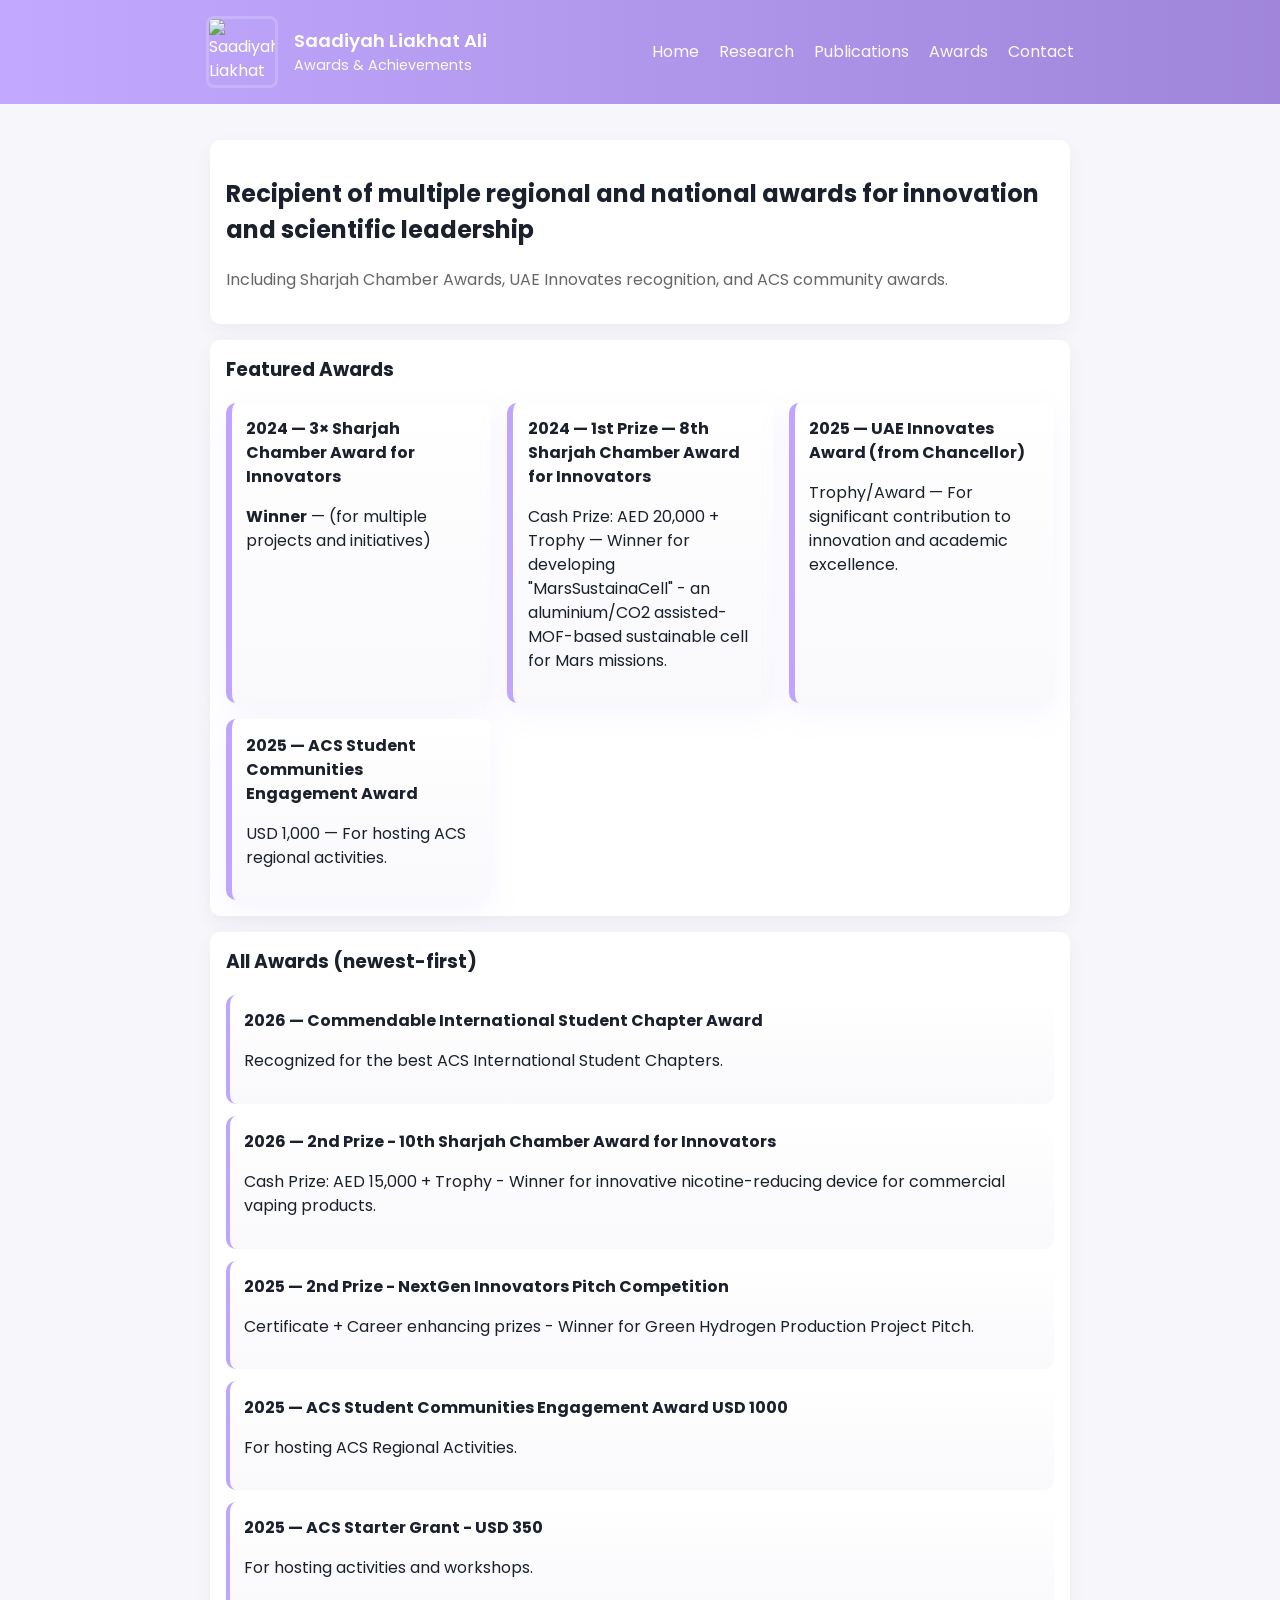
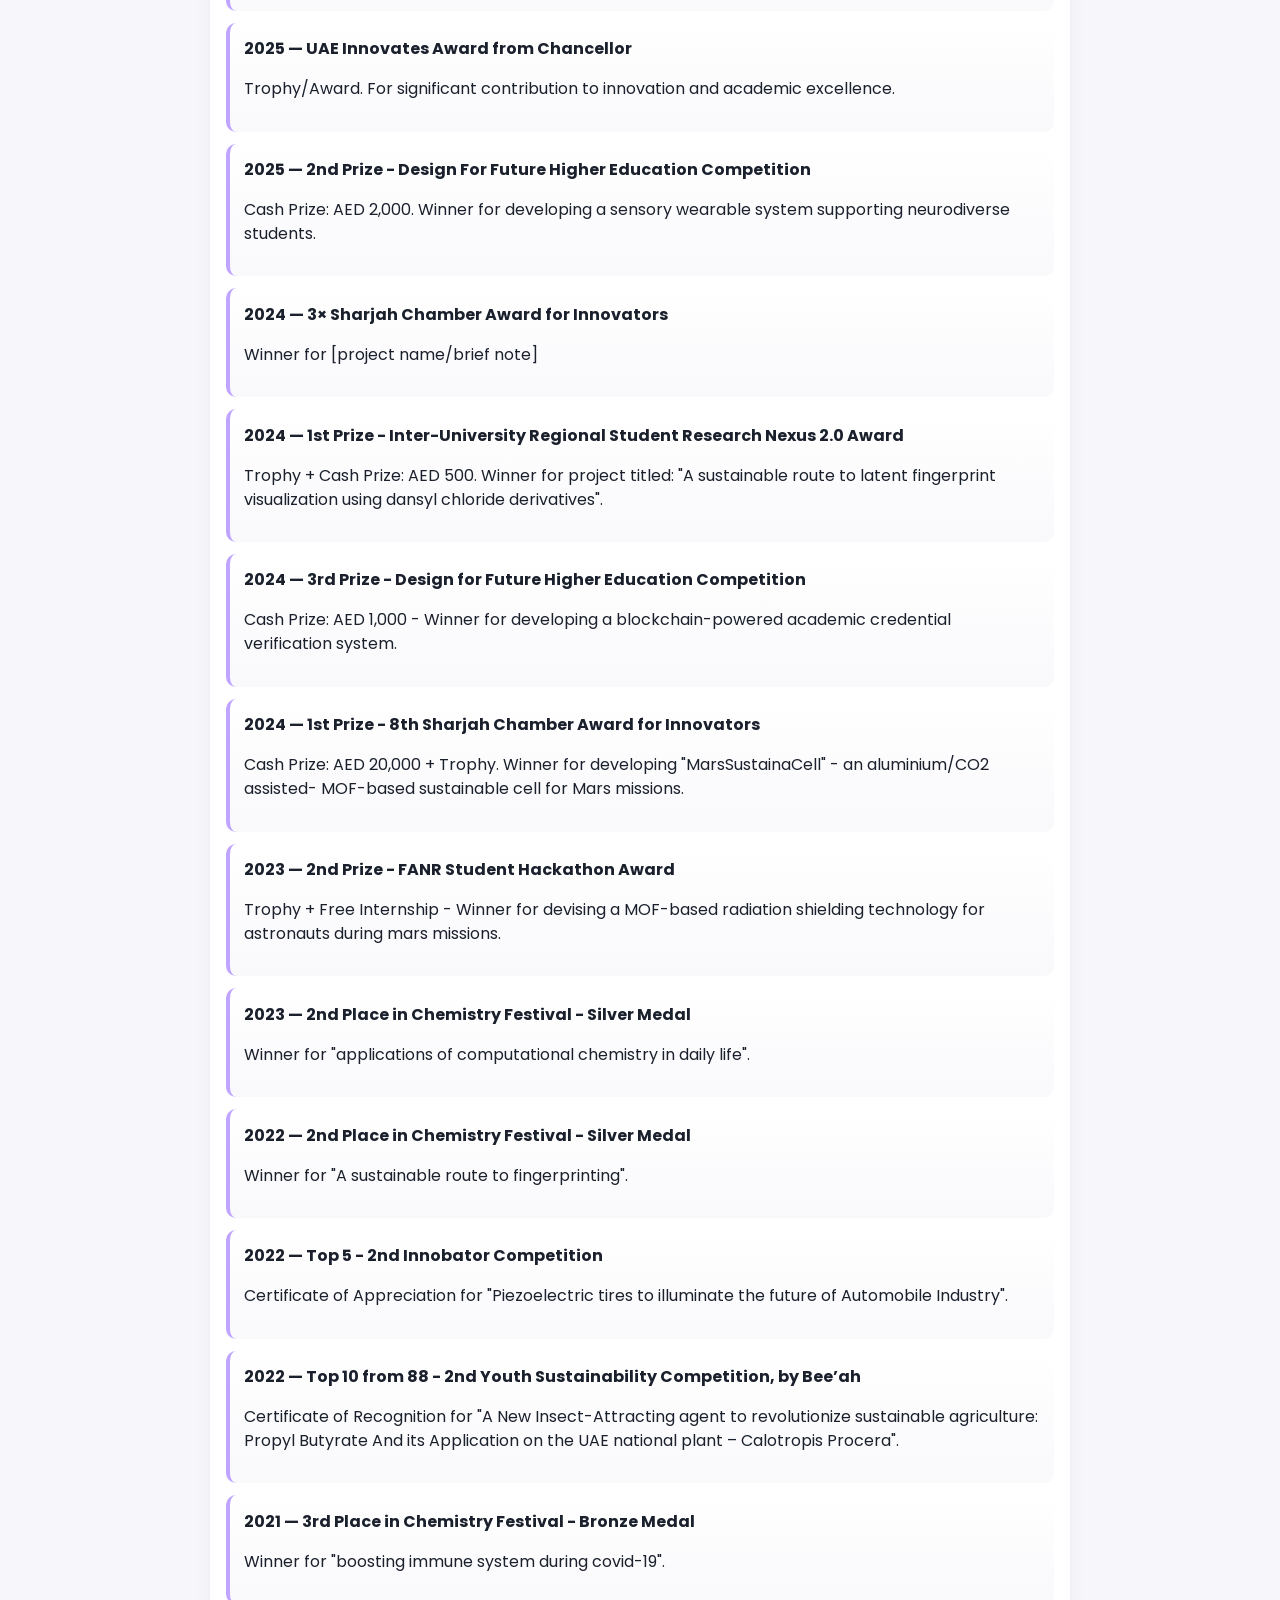
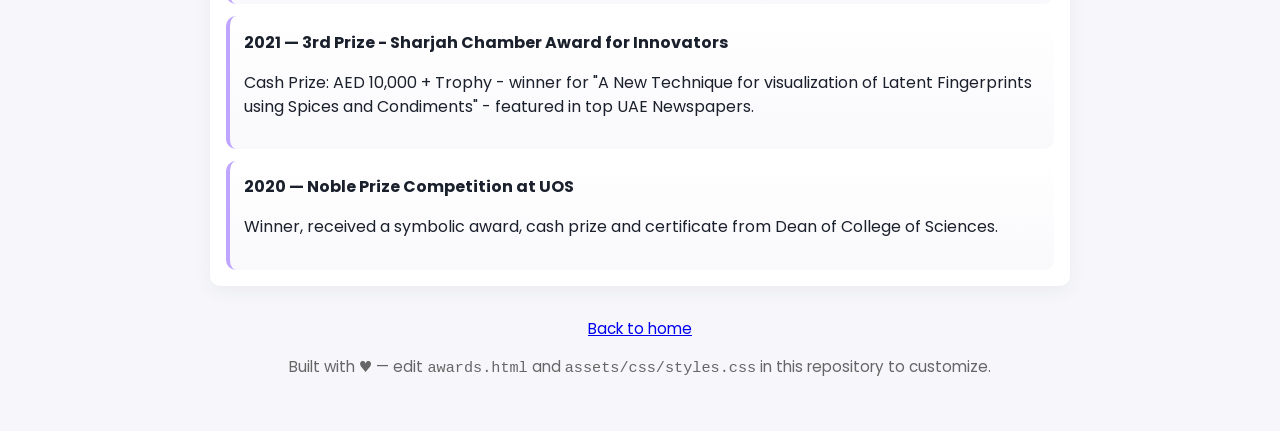
==== awards.html @ bcf5599c "Add awards page (awards.html), featured awards subsection, featured publication section on homepage," ====
<!doctype html>
<html lang="en">
<head>
  <meta charset="utf-8" />
  <meta name="viewport" content="width=device-width, initial-scale=1" />
  <title>Awards & Achievements — Saadiyah Liakhat Ali</title>
  <link href="https://fonts.googleapis.com/css2?family=Poppins:wght@300;400;600;700&display=swap" rel="stylesheet">
  <link rel="stylesheet" href="/assets/css/styles.css">
</head>
<body>
  <header class="site-header">
    <div class="container header-inner">
      <div class="brand">
        <img src="/assets/images/saadiyah.jpg" alt="Saadiyah Liakhat Ali" class="avatar" />
        <div>
          <h1 class="site-title">Saadiyah Liakhat Ali</h1>
          <p class="subtitle">Awards & Achievements</p>
        </div>
      </div>

      <nav class="nav">
        <a href="/index.html">Home</a>
        <a href="/index.html#research">Research</a>
        <a href="/index.html#publications">Publications</a>
        <a href="/awards.html">Awards</a>
        <a href="/index.html#contact">Contact</a>
      </nav>
    </div>
  </header>

  <main class="container">
    <section class="card">
      <h2>Recipient of multiple regional and national awards for innovation and scientific leadership</h2>
      <p class="muted">Including Sharjah Chamber Awards, UAE Innovates recognition, and ACS community awards.</p>
    </section>

    <section class="card">
      <h3>Featured Awards</h3>
      <div class="awards-grid">
        <article class="award-card featured">
          <h4>2024 — 3× Sharjah Chamber Award for Innovators</h4>
          <p><strong>Winner</strong> — (for multiple projects and initiatives)</p>
        </article>

        <article class="award-card featured">
          <h4>2024 — 1st Prize — 8th Sharjah Chamber Award for Innovators</h4>
          <p>Cash Prize: AED 20,000 + Trophy — Winner for developing "MarsSustainaCell" - an aluminium/CO2 assisted- MOF-based sustainable cell for Mars missions.</p>
        </article>

        <article class="award-card featured">
          <h4>2025 — UAE Innovates Award (from Chancellor)</h4>
          <p>Trophy/Award — For significant contribution to innovation and academic excellence.</p>
        </article>

        <article class="award-card featured">
          <h4>2025 — ACS Student Communities Engagement Award</h4>
          <p>USD 1,000 — For hosting ACS regional activities.</p>
        </article>
      </div>
    </section>

    <section class="card">
      <h3>All Awards (newest-first)</h3>

      <div class="awards-list">
        <article class="award-card">
          <h4>2026 — Commendable International Student Chapter Award</h4>
          <p>Recognized for the best ACS International Student Chapters.</p>
        </article>

        <article class="award-card">
          <h4>2026 — 2nd Prize - 10th Sharjah Chamber Award for Innovators</h4>
          <p>Cash Prize: AED 15,000 + Trophy - Winner for innovative nicotine-reducing device for commercial vaping products.</p>
        </article>

        <article class="award-card">
          <h4>2025 — 2nd Prize - NextGen Innovators Pitch Competition</h4>
          <p>Certificate + Career enhancing prizes - Winner for Green Hydrogen Production Project Pitch.</p>
        </article>

        <article class="award-card">
          <h4>2025 — ACS Student Communities Engagement Award USD 1000</h4>
          <p>For hosting ACS Regional Activities.</p>
        </article>

        <article class="award-card">
          <h4>2025 — ACS Starter Grant - USD 350</h4>
          <p>For hosting activities and workshops.</p>
        </article>

        <article class="award-card">
          <h4>2025 — UAE Innovates Award from Chancellor</h4>
          <p>Trophy/Award. For significant contribution to innovation and academic excellence.</p>
        </article>

        <article class="award-card">
          <h4>2025 — 2nd Prize - Design For Future Higher Education Competition</h4>
          <p>Cash Prize: AED 2,000. Winner for developing a sensory wearable system supporting neurodiverse students.</p>
        </article>

        <article class="award-card">
          <h4>2024 — 3× Sharjah Chamber Award for Innovators</h4>
          <p>Winner for [project name/brief note]</p>
        </article>

        <article class="award-card">
          <h4>2024 — 1st Prize - Inter-University Regional Student Research Nexus 2.0 Award</h4>
          <p>Trophy + Cash Prize: AED 500. Winner for project titled: "A sustainable route to latent fingerprint visualization using dansyl chloride derivatives".</p>
        </article>

        <article class="award-card">
          <h4>2024 — 3rd Prize - Design for Future Higher Education Competition</h4>
          <p>Cash Prize: AED 1,000 - Winner for developing a blockchain-powered academic credential verification system.</p>
        </article>

        <article class="award-card">
          <h4>2024 — 1st Prize - 8th Sharjah Chamber Award for Innovators</h4>
          <p>Cash Prize: AED 20,000 + Trophy. Winner for developing "MarsSustainaCell" - an aluminium/CO2 assisted- MOF-based sustainable cell for Mars missions.</p>
        </article>

        <article class="award-card">
          <h4>2023 — 2nd Prize - FANR Student Hackathon Award</h4>
          <p>Trophy + Free Internship - Winner for devising a MOF-based radiation shielding technology for astronauts during mars missions.</p>
        </article>

        <article class="award-card">
          <h4>2023 — 2nd Place in Chemistry Festival - Silver Medal</h4>
          <p>Winner for "applications of computational chemistry in daily life".</p>
        </article>

        <article class="award-card">
          <h4>2022 — 2nd Place in Chemistry Festival - Silver Medal</h4>
          <p>Winner for "A sustainable route to fingerprinting".</p>
        </article>

        <article class="award-card">
          <h4>2022 — Top 5 - 2nd Innobator Competition</h4>
          <p>Certificate of Appreciation for "Piezoelectric tires to illuminate the future of Automobile Industry".</p>
        </article>

        <article class="award-card">
          <h4>2022 — Top 10 from 88 - 2nd Youth Sustainability Competition, by Bee’ah</h4>
          <p>Certificate of Recognition for "A New Insect-Attracting agent to revolutionize sustainable agriculture: Propyl Butyrate And its Application on the UAE national plant – Calotropis Procera".</p>
        </article>

        <article class="award-card">
          <h4>2021 — 3rd Place in Chemistry Festival - Bronze Medal</h4>
          <p>Winner for "boosting immune system during covid-19".</p>
        </article>

        <article class="award-card">
          <h4>2021 — 3rd Prize - Sharjah Chamber Award for Innovators</h4>
          <p>Cash Prize: AED 10,000 + Trophy - winner for "A New Technique for visualization of Latent Fingerprints using Spices and Condiments" - featured in top UAE Newspapers.</p>
        </article>

        <article class="award-card">
          <h4>2020 — Noble Prize Competition at UOS</h4>
          <p>Winner, received a symbolic award, cash prize and certificate from Dean of College of Sciences.</p>
        </article>

      </div>
    </section>

    <footer class="site-footer">
      <p><a href="/index.html">Back to home</a></p>
      <p>Built with ♥ — edit <code>awards.html</code> and <code>assets/css/styles.css</code> in this repository to customize.</p>
    </footer>
  </main>
</body>
</html>
---- assets/css/styles.css ----
/* Simple responsive styles for the portfolio (updated: purple accent, Google font) */
:root{
  --bg:#f7f7fb;
  --card:#ffffff;
  --accent:#BFA5FF; /* light purple */
  --text:#1a202c;
}
*{box-sizing:border-box}
body{font-family:'Poppins',system-ui,-apple-system,Segoe UI,Roboto,'Helvetica Neue',Arial;line-height:1.5;color:var(--text);background:var(--bg);margin:0}
.container{max-width:900px;margin:0 auto;padding:1.25rem}
.site-header{background:linear-gradient(90deg, rgba(191,165,255,0.95), rgba(155,127,216,0.95));color:#fff}
.site-header .container{display:flex;align-items:center;justify-content:space-between;padding:1rem}
.header-inner{display:flex;align-items:center;justify-content:space-between}
.brand{display:flex;align-items:center;gap:1rem}
.avatar{width:72px;height:72px;border-radius:8px;object-fit:cover;border:3px solid rgba(255,255,255,0.18)}
.site-title{margin:0;font-size:1.15rem;font-weight:600}
.subtitle{margin:0;font-size:.9rem;opacity:0.95}
.nav a{color:rgba(255,255,255,0.95);margin-left:1rem;text-decoration:none}
.hero{padding:2.25rem 0}
.hero h2{margin:0 0 .5rem;font-size:1.5rem}
.lead{color:#2d3748;opacity:0.9}
.card{background:var(--card);padding:1rem;border-radius:10px;margin:1rem 0;box-shadow:0 6px 18px rgba(36,47,60,0.06)}
.card h3{margin-top:0}
.site-footer{text-align:center;color:#666;margin:2rem 0;font-size:.95rem}
.contact-card .social-icons{display:flex;gap:0.75rem;margin-top:0.5rem}
.contact-card a{display:inline-flex;align-items:center;justify-content:center;width:40px;height:40px;background:var(--card);border-radius:8px;color:var(--accent);text-decoration:none;box-shadow:0 6px 18px rgba(36,47,60,0.06)}
.contact-card a svg{display:block}

/* Awards page styles */
.award-summary{font-weight:600;margin-bottom:0.75rem}
.awards-grid{display:grid;grid-template-columns:repeat(auto-fit,minmax(220px,1fr));gap:1rem}
.awards-list{display:flex;flex-direction:column;gap:0.75rem}
.award-card{background:linear-gradient(180deg,rgba(255,255,255,1),rgba(249,249,252,1));padding:0.9rem;border-radius:10px;border-left:4px solid var(--accent)}
.award-card h4{margin:0 0 0.35rem 0;font-size:1rem}
.award-card.featured{border-left-width:6px;box-shadow:0 10px 30px rgba(191,165,255,0.12);transform:translateY(0)}
.muted{color:#666}

@media (max-width:800px){
  .site-header .container{flex-direction:column;align-items:flex-start}
  .nav{margin-top:.5rem}
  .nav a{margin-left:0;margin-right:1rem}
}
@media (max-width:420px){
  .avatar{width:56px;height:56px}
  .container{padding:0.75rem}
}
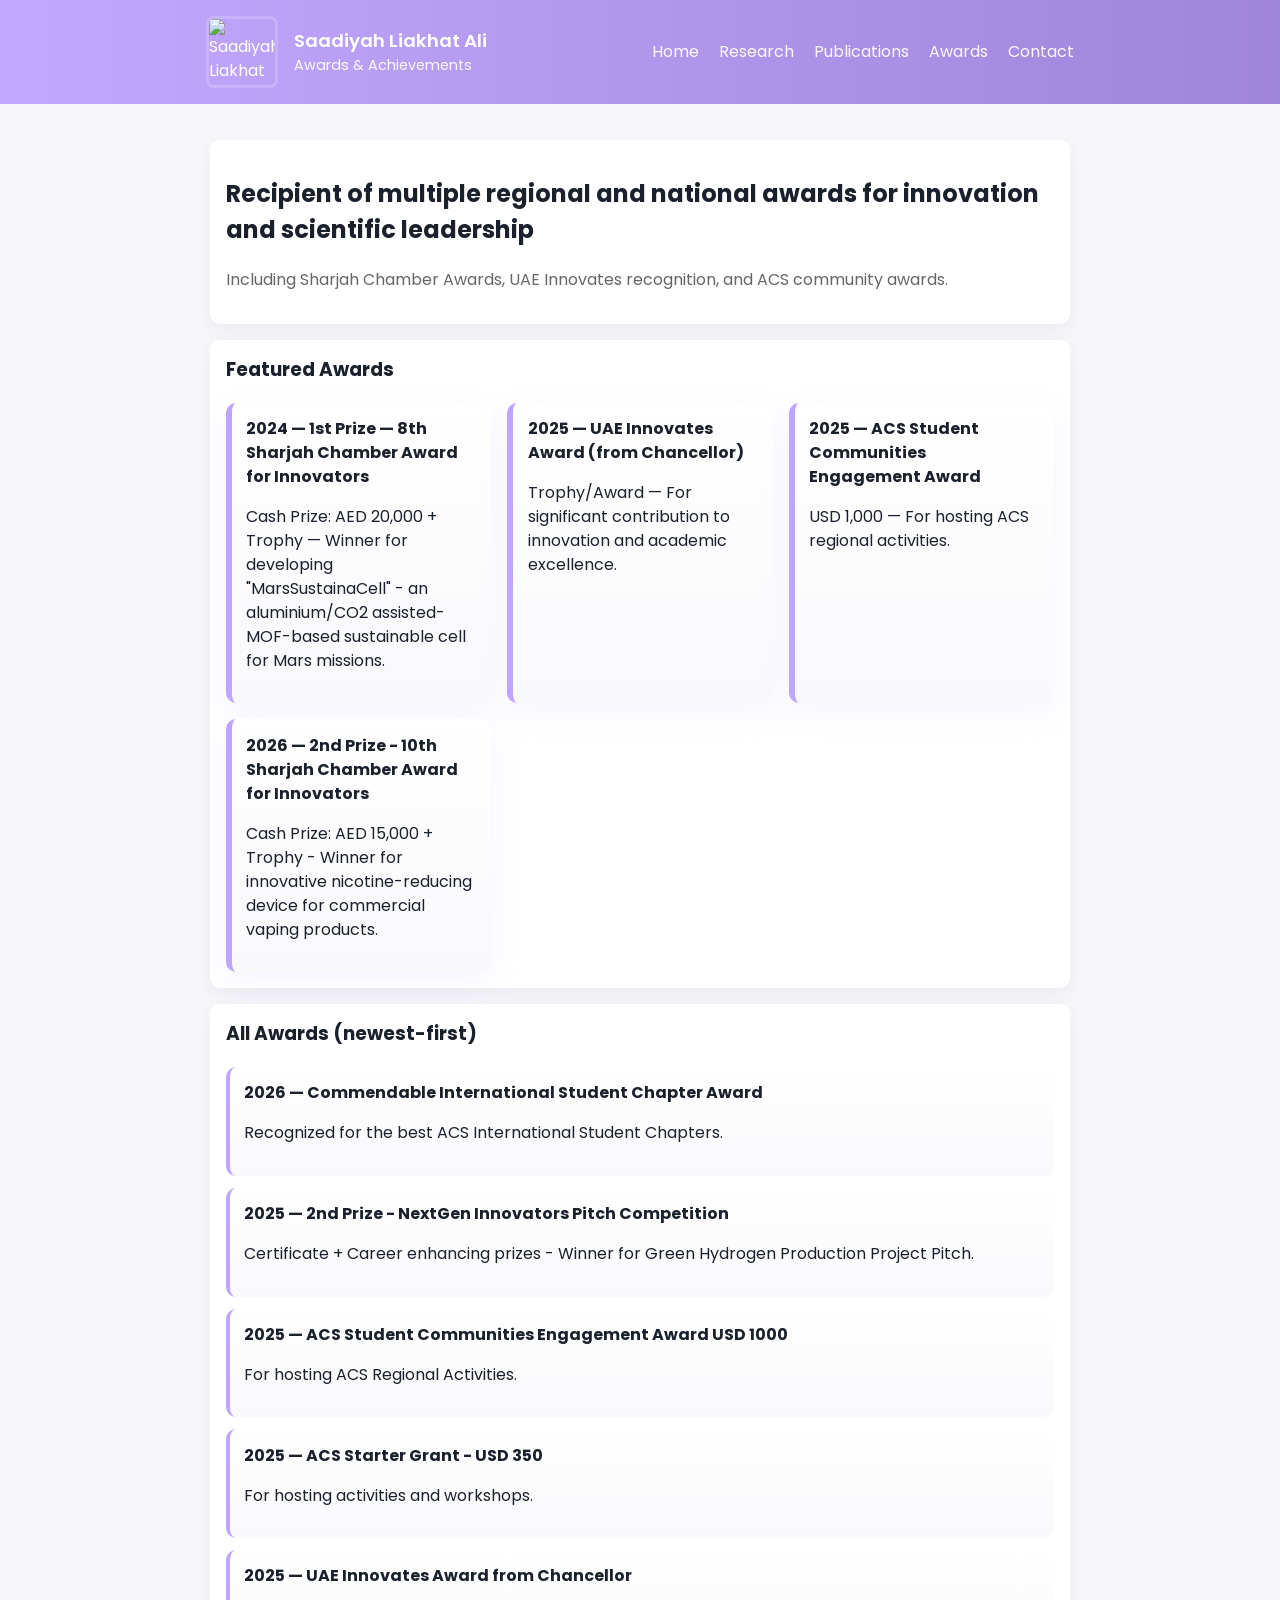
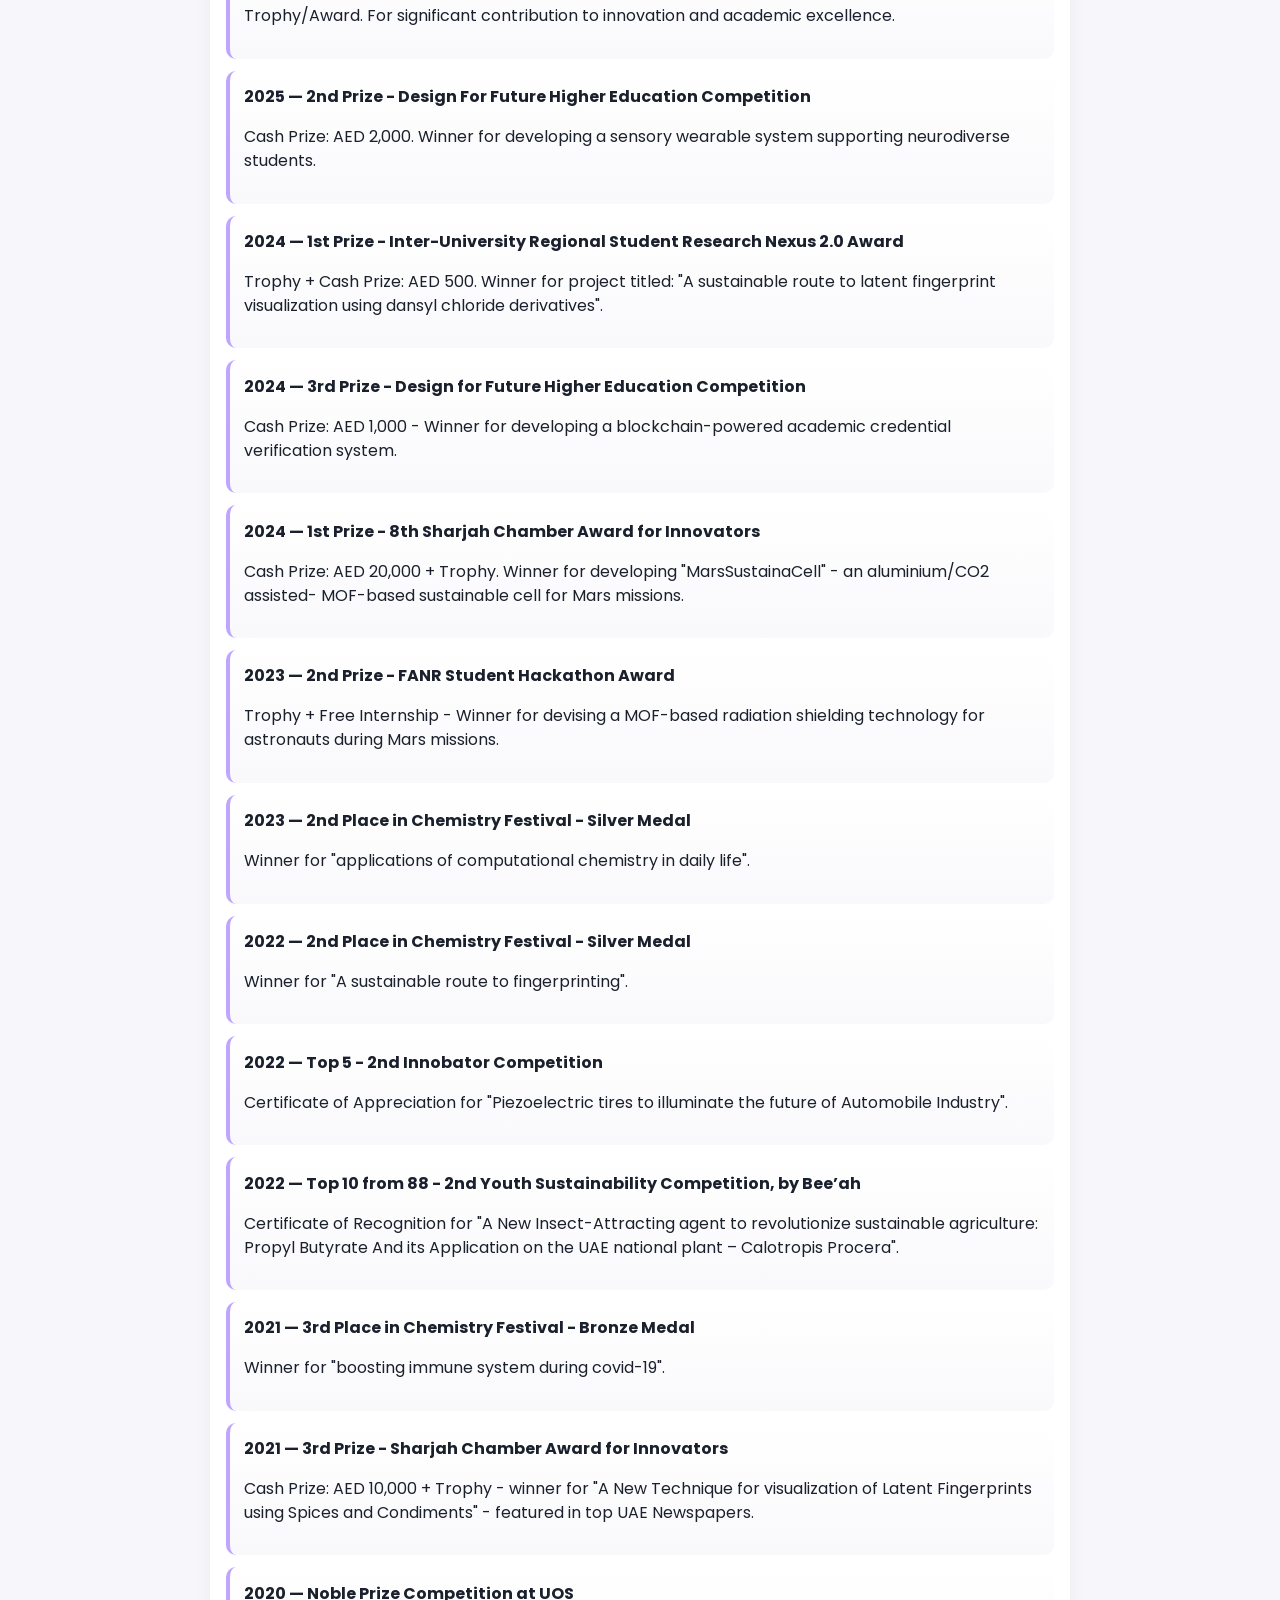
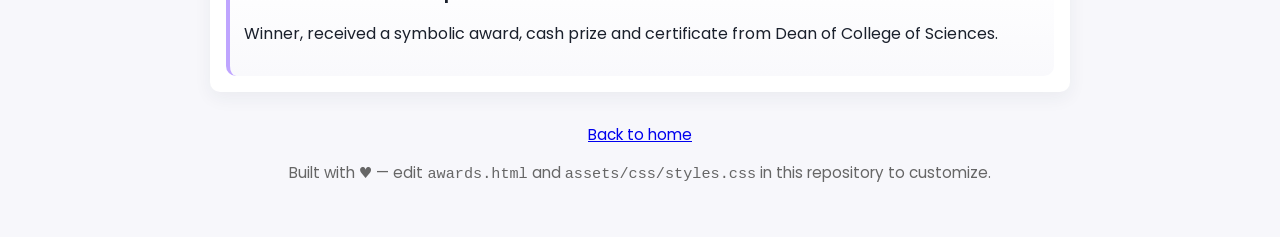
==== commit 28cf78c2: "Switch contact form to Netlify, update About bio text, add Resume section to homepage, and remove pl" ====
--- a/awards.html
+++ b/awards.html
@@ -38,11 +38,6 @@
       <h3>Featured Awards</h3>
       <div class="awards-grid">
         <article class="award-card featured">
-          <h4>2024 — 3× Sharjah Chamber Award for Innovators</h4>
-          <p><strong>Winner</strong> — (for multiple projects and initiatives)</p>
-        </article>
-
-        <article class="award-card featured">
           <h4>2024 — 1st Prize — 8th Sharjah Chamber Award for Innovators</h4>
           <p>Cash Prize: AED 20,000 + Trophy — Winner for developing "MarsSustainaCell" - an aluminium/CO2 assisted- MOF-based sustainable cell for Mars missions.</p>
         </article>
@@ -56,6 +51,11 @@
           <h4>2025 — ACS Student Communities Engagement Award</h4>
           <p>USD 1,000 — For hosting ACS regional activities.</p>
         </article>
+
+        <article class="award-card featured">
+          <h4>2026 — 2nd Prize - 10th Sharjah Chamber Award for Innovators</h4>
+          <p>Cash Prize: AED 15,000 + Trophy - Winner for innovative nicotine-reducing device for commercial vaping products.</p>
+        </article>
       </div>
     </section>
 
@@ -66,11 +66,6 @@
         <article class="award-card">
           <h4>2026 — Commendable International Student Chapter Award</h4>
           <p>Recognized for the best ACS International Student Chapters.</p>
-        </article>
-
-        <article class="award-card">
-          <h4>2026 — 2nd Prize - 10th Sharjah Chamber Award for Innovators</h4>
-          <p>Cash Prize: AED 15,000 + Trophy - Winner for innovative nicotine-reducing device for commercial vaping products.</p>
         </article>
 
         <article class="award-card">
@@ -99,11 +94,6 @@
         </article>
 
         <article class="award-card">
-          <h4>2024 — 3× Sharjah Chamber Award for Innovators</h4>
-          <p>Winner for [project name/brief note]</p>
-        </article>
-
-        <article class="award-card">
           <h4>2024 — 1st Prize - Inter-University Regional Student Research Nexus 2.0 Award</h4>
           <p>Trophy + Cash Prize: AED 500. Winner for project titled: "A sustainable route to latent fingerprint visualization using dansyl chloride derivatives".</p>
         </article>
@@ -120,7 +110,7 @@
 
         <article class="award-card">
           <h4>2023 — 2nd Prize - FANR Student Hackathon Award</h4>
-          <p>Trophy + Free Internship - Winner for devising a MOF-based radiation shielding technology for astronauts during mars missions.</p>
+          <p>Trophy + Free Internship - Winner for devising a MOF-based radiation shielding technology for astronauts during Mars missions.</p>
         </article>
 
         <article class="award-card">
